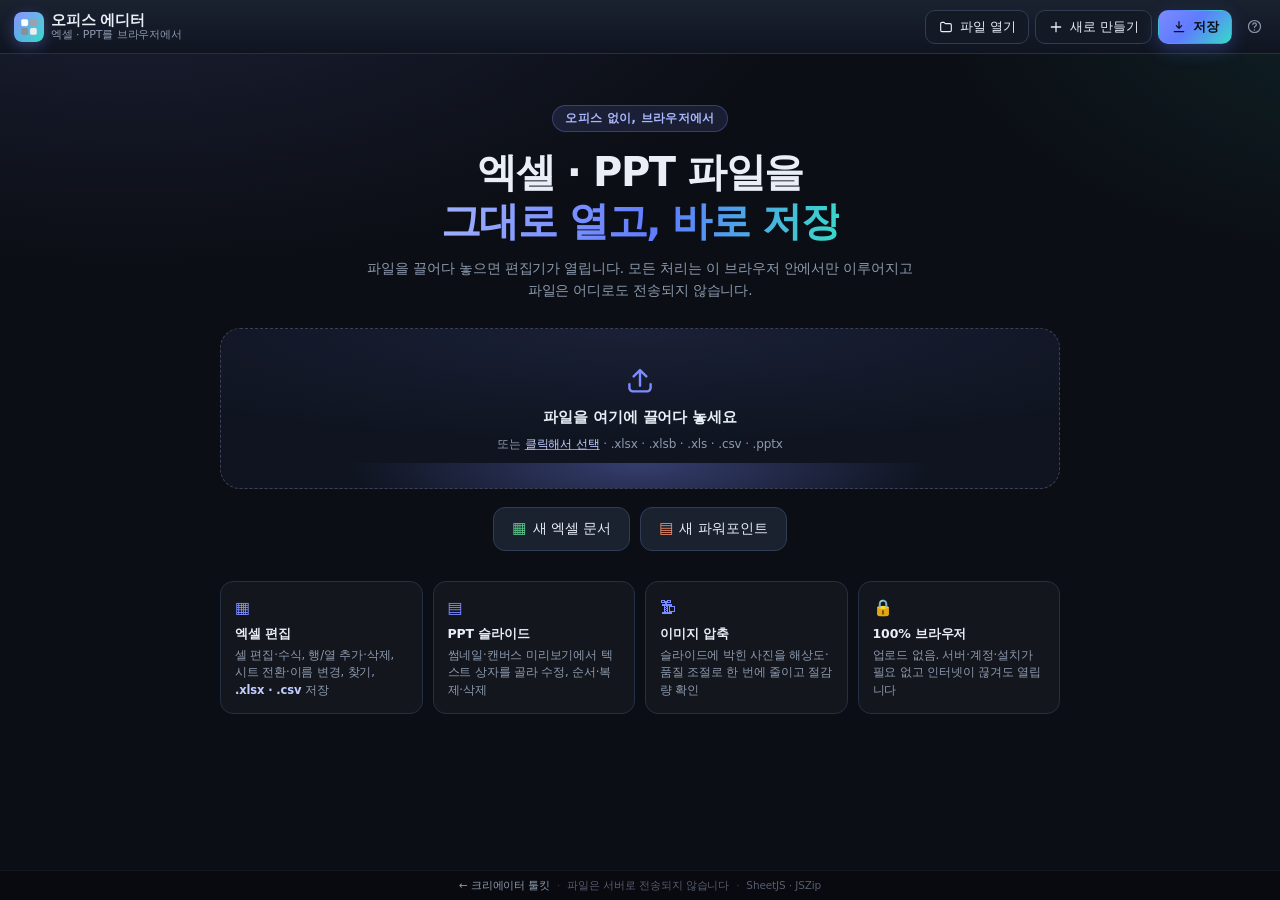
==== office.html @ be9b531c "오피스 에디터 추가 — 엑셀(xlsx·xlsb·xls·csv)·PPT(pptx) 브라우저 편집·이미지 압축 (office.html)" ====
<!DOCTYPE html>
<html lang="ko">
<head>
<meta charset="utf-8">
<meta name="viewport" content="width=device-width, initial-scale=1, viewport-fit=cover">
<title>오피스 에디터 — 엑셀 · PPT 브라우저에서 바로 | 크리에이터 툴킷</title>
<meta name="description" content="오피스 설치 없이 브라우저에서 엑셀(xlsx·xlsb·xls·csv)과 파워포인트(pptx)를 열어 편집·이미지 압축·저장. 파일은 서버로 전송되지 않습니다.">
<meta name="theme-color" content="#0b0e14">
<meta name="color-scheme" content="dark">
<link rel="icon" href="icons/icon-192.png" sizes="192x192">
<link rel="apple-touch-icon" href="icons/icon-180.png">
<link rel="stylesheet" href="css/office.css?v=1.0.0">
<script>
  window.__OE_ERRORS__ = [];
  window.addEventListener('error', function (e) {
    window.__OE_ERRORS__.push((e.message || 'error') + ' @' + (e.filename || '').split('/').pop() + ':' + (e.lineno || 0));
  });
  window.addEventListener('unhandledrejection', function (e) {
    window.__OE_ERRORS__.push('promise: ' + (e.reason && e.reason.message ? e.reason.message : String(e.reason)));
  });
</script>
</head>
<body data-mode="empty">

<header class="topbar">
  <a class="brand" href="index.html#/home" title="크리에이터 툴킷으로 돌아가기">
    <img class="brand-mark" src="icons/icon-192.png" alt="" width="30" height="30">
    <span class="brand-text"><b>오피스 에디터</b><i>엑셀 · PPT를 브라우저에서</i></span>
  </a>

  <div class="doc-chip" id="docChip" hidden>
    <span class="chip-mode" id="chipMode">엑셀</span>
    <span class="chip-name" id="chipName">문서.xlsx</span>
    <span class="chip-size" id="chipSize"></span>
    <span class="chip-dot" id="chipDot" title="저장하지 않은 변경"></span>
  </div>

  <div class="top-actions">
    <button class="btn ghost" id="btnOpen" title="파일 열기 (Ctrl+O)">
      <svg viewBox="0 0 24 24" class="i"><path d="M4 7a2 2 0 0 1 2-2h3l2 2h7a2 2 0 0 1 2 2v8a2 2 0 0 1-2 2H6a2 2 0 0 1-2-2z" fill="none" stroke="currentColor" stroke-width="1.7" stroke-linejoin="round"/></svg>
      <span class="btn-label">파일 열기</span>
    </button>
    <div class="menu-wrap">
      <button class="btn ghost" id="btnNew" aria-haspopup="true" aria-expanded="false">
        <svg viewBox="0 0 24 24" class="i"><path d="M12 5v14M5 12h14" fill="none" stroke="currentColor" stroke-width="1.9" stroke-linecap="round"/></svg>
        <span class="btn-label">새로 만들기</span>
      </button>
      <div class="menu" id="newMenu" hidden>
        <button data-new="xlsx"><span class="menu-ico">▦</span> 새 엑셀 문서 <em>.xlsx</em></button>
        <button data-new="pptx"><span class="menu-ico">▤</span> 새 파워포인트 <em>.pptx</em></button>
      </div>
    </div>
    <div class="menu-wrap">
      <button class="btn primary" id="btnSave" title="저장 (Ctrl+S)">
        <svg viewBox="0 0 24 24" class="i"><path d="M12 4v10m0 0 4-4m-4 4-4-4M5 19h14" fill="none" stroke="currentColor" stroke-width="1.9" stroke-linecap="round" stroke-linejoin="round"/></svg>
        <span class="btn-label">저장</span>
      </button>
      <div class="menu menu-right" id="saveMenu" hidden>
        <button data-save="xlsx">엑셀(.xlsx)로 저장</button>
        <button data-save="csv">CSV(.csv)로 저장 <em>현재 시트</em></button>
        <button data-save="pptx">파워포인트(.pptx)로 저장</button>
      </div>
    </div>
    <button class="icon-btn" id="btnHelp" title="사용 방법" aria-label="사용 방법">
      <svg viewBox="0 0 24 24"><circle cx="12" cy="12" r="8.5" fill="none" stroke="currentColor" stroke-width="1.7"/><path d="M9.6 9.3a2.5 2.5 0 1 1 3.4 2.3c-.7.3-1 .8-1 1.6v.3" fill="none" stroke="currentColor" stroke-width="1.7" stroke-linecap="round"/><circle cx="12" cy="16.9" r=".95" fill="currentColor"/></svg>
    </button>
  </div>
</header>

<!-- ═══ 시작 화면 ═══ -->
<main class="view landing" id="landingView">
  <div class="hero">
    <span class="hero-badge">오피스 없이, 브라우저에서</span>
    <h1>엑셀 · PPT 파일을<br><span class="accent">그대로 열고, 바로 저장</span></h1>
    <p class="hero-sub">파일을 끌어다 놓으면 편집기가 열립니다. 모든 처리는 이 브라우저 안에서만 이루어지고 파일은 어디로도 전송되지 않습니다.</p>

    <div class="dropzone" id="dropzone" tabindex="0" role="button" aria-label="파일 끌어다 놓기 또는 클릭해서 열기">
      <div class="dz-glow"></div>
      <svg class="dz-ico" viewBox="0 0 24 24" aria-hidden="true">
        <path d="M12 16V5m0 0L7.5 9.5M12 5l4.5 4.5" fill="none" stroke="currentColor" stroke-width="1.7" stroke-linecap="round" stroke-linejoin="round"/>
        <path d="M4.5 15v2.5A2.5 2.5 0 0 0 7 20h10a2.5 2.5 0 0 0 2.5-2.5V15" fill="none" stroke="currentColor" stroke-width="1.7" stroke-linecap="round"/>
      </svg>
      <strong>파일을 여기에 끌어다 놓세요</strong>
      <span>또는 <u>클릭해서 선택</u> · .xlsx · .xlsb · .xls · .csv · .pptx</span>
    </div>

    <div class="hero-actions">
      <button class="btn big" id="heroNewX"><span class="mini-ico xls">▦</span> 새 엑셀 문서</button>
      <button class="btn big" id="heroNewP"><span class="mini-ico ppt">▤</span> 새 파워포인트</button>
    </div>

    <div class="feature-grid">
      <div class="feature">
        <div class="f-ico">▦</div>
        <h3>엑셀 편집</h3>
        <p>셀 편집·수식, 행/열 추가·삭제, 시트 전환·이름 변경, 찾기, <b>.xlsx · .csv</b> 저장</p>
      </div>
      <div class="feature">
        <div class="f-ico">▤</div>
        <h3>PPT 슬라이드</h3>
        <p>썸네일·캔버스 미리보기에서 텍스트 상자를 골라 수정, 순서·복제·삭제</p>
      </div>
      <div class="feature">
        <div class="f-ico">🗜</div>
        <h3>이미지 압축</h3>
        <p>슬라이드에 박힌 사진을 해상도·품질 조절로 한 번에 줄이고 절감량 확인</p>
      </div>
      <div class="feature">
        <div class="f-ico">🔒</div>
        <h3>100% 브라우저</h3>
        <p>업로드 없음. 서버·계정·설치가 필요 없고 인터넷이 끊겨도 열립니다</p>
      </div>
    </div>
  </div>
</main>

<!-- ═══ 엑셀 모드 ═══ -->
<main class="view xls-view" id="excelView" hidden>
  <div class="toolbar">
    <div class="tb-group">
      <button class="icon-btn" id="xUndo" title="실행 취소 (Ctrl+Z)" aria-label="실행 취소" disabled>
        <svg viewBox="0 0 24 24"><path d="M9 7H5V3M5.6 7.3A8 8 0 1 1 4 12" fill="none" stroke="currentColor" stroke-width="1.8" stroke-linecap="round" stroke-linejoin="round" transform="translate(2 2) scale(.9)"/></svg>
      </button>
      <button class="icon-btn" id="xRedo" title="다시 실행 (Ctrl+Y)" aria-label="다시 실행" disabled>
        <svg viewBox="0 0 24 24"><path d="M15 7h4V3M18.4 7.3A8 8 0 1 0 20 12" fill="none" stroke="currentColor" stroke-width="1.8" stroke-linecap="round" stroke-linejoin="round" transform="translate(0 2) scale(.9)"/></svg>
      </button>
    </div>
    <div class="tb-sep"></div>
    <div class="tb-group">
      <button class="btn tiny" id="xRowAdd" title="현재 행 위에 행 추가">행 ＋</button>
      <button class="btn tiny" id="xRowDel" title="현재 행 삭제">행 －</button>
      <button class="btn tiny" id="xColAdd" title="현재 열 왼쪽에 열 추가">열 ＋</button>
      <button class="btn tiny" id="xColDel" title="현재 열 삭제">열 －</button>
    </div>
    <div class="tb-sep"></div>
    <div class="tb-group">
      <button class="btn tiny" id="xSheetAdd" title="시트 추가">시트 ＋</button>
      <button class="btn tiny" id="xSheetRename" title="현재 시트 이름 변경">이름 변경</button>
      <button class="btn tiny" id="xSheetDel" title="현재 시트 삭제">시트 －</button>
    </div>
    <div class="tb-sep"></div>
    <div class="tb-group">
      <button class="btn tiny" id="xFindToggle" title="찾기 (Ctrl+F)">
        <svg viewBox="0 0 24 24" class="i sm"><circle cx="11" cy="11" r="6" fill="none" stroke="currentColor" stroke-width="1.9"/><path d="m16 16 4 4" stroke="currentColor" stroke-width="1.9" stroke-linecap="round"/></svg>
        찾기
      </button>
    </div>
    <div class="tb-spacer"></div>
    <div class="tb-group tb-right"><span class="tb-label" id="xDim">0행 × 0열</span></div>
  </div>

  <div class="findbar" id="findbar" hidden>
    <svg viewBox="0 0 24 24" class="i sm"><circle cx="11" cy="11" r="6" fill="none" stroke="currentColor" stroke-width="1.9"/><path d="m16 16 4 4" stroke="currentColor" stroke-width="1.9" stroke-linecap="round"/></svg>
    <input id="findInput" type="search" placeholder="시트에서 찾기" autocomplete="off" spellcheck="false">
    <span class="find-count" id="findCount">0 / 0</span>
    <button class="icon-btn sm" id="findPrev" title="이전 결과" aria-label="이전 결과">
      <svg viewBox="0 0 24 24"><path d="M12 19V5m0 0-6 6m6-6 6 6" fill="none" stroke="currentColor" stroke-width="1.9" stroke-linecap="round" stroke-linejoin="round"/></svg>
    </button>
    <button class="icon-btn sm" id="findNext" title="다음 결과" aria-label="다음 결과">
      <svg viewBox="0 0 24 24"><path d="M12 5v14m0 0 6-6m-6 6-6-6" fill="none" stroke="currentColor" stroke-width="1.9" stroke-linecap="round" stroke-linejoin="round"/></svg>
    </button>
    <button class="icon-btn sm" id="findClose" title="닫기 (Esc)" aria-label="찾기 닫기">
      <svg viewBox="0 0 24 24"><path d="m6 6 12 12M18 6 6 18" fill="none" stroke="currentColor" stroke-width="1.9" stroke-linecap="round"/></svg>
    </button>
  </div>

  <div class="fxbar">
    <div class="fx-ref" id="fxRef">A1</div>
    <div class="fx-fx" title="수식 입력">fx</div>
    <input id="fxInput" class="fx-input" spellcheck="false" autocomplete="off" aria-label="선택한 셀의 값 또는 수식">
  </div>

  <div class="grid-wrap">
    <div class="grid-corner" id="gridCorner"></div>
    <div class="colhead-view" id="colheadView"><div class="colhead-track" id="colheadTrack"></div></div>
    <div class="rowhead-view" id="rowheadView"><div class="rowhead-track" id="rowheadTrack"></div></div>
    <div class="cell-view" id="cellView" tabindex="0">
      <div class="cell-inner" id="cellInner"></div>
      <input id="cellEditor" class="cell-editor" hidden autocomplete="off" spellcheck="false" aria-label="셀 값 입력">
    </div>
  </div>

  <div class="sheetbar">
    <div class="sheet-tabs" id="sheetTabs"></div>
    <button class="tab-add" id="sheetAddBtn" title="시트 추가" aria-label="시트 추가">＋</button>
    <div class="sheetbar-right">
      <span class="status-text" id="xSummary"></span>
      <span class="status-hint" id="xHint">클릭해 선택 · 더블클릭/입력으로 편집</span>
    </div>
  </div>
</main>

<!-- ═══ PPT 모드 ═══ -->
<main class="view ppt-view" id="pptView" hidden>
  <div class="toolbar">
    <div class="tb-group">
      <button class="btn tiny" id="pAdd" title="빈 슬라이드 추가 (도형은 비웁니다)">＋ 슬라이드</button>
      <button class="btn tiny" id="pDup" title="현재 슬라이드 복제">복제</button>
      <button class="btn tiny" id="pDel" title="현재 슬라이드 삭제">삭제</button>
    </div>
    <div class="tb-sep"></div>
    <div class="tb-group">
      <button class="icon-btn" id="pUp" title="슬라이드 위로 (Alt+↑)" aria-label="위로 이동">
        <svg viewBox="0 0 24 24"><path d="M12 19V5m0 0-6 6m6-6 6 6" fill="none" stroke="currentColor" stroke-width="1.9" stroke-linecap="round" stroke-linejoin="round"/></svg>
      </button>
      <button class="icon-btn" id="pDown" title="슬라이드 아래로 (Alt+↓)" aria-label="아래로 이동">
        <svg viewBox="0 0 24 24"><path d="M12 5v14m0 0 6-6m-6 6-6-6" fill="none" stroke="currentColor" stroke-width="1.9" stroke-linecap="round" stroke-linejoin="round"/></svg>
      </button>
    </div>
    <div class="tb-sep"></div>
    <div class="tb-group"><span class="tb-label" id="pPos">1 / 1</span></div>
    <div class="tb-spacer"></div>
    <div class="tb-group">
      <span class="tb-label muted" id="pSizeInfo"></span>
      <button class="btn tiny accent" id="pCompress" title="슬라이드에 들어간 이미지 용량 줄이기">
        <svg viewBox="0 0 24 24" class="i sm"><path d="M9 4V9H4M15 4v5h5M9 20v-5H4M15 20v-5h5" fill="none" stroke="currentColor" stroke-width="1.8" stroke-linecap="round" stroke-linejoin="round"/></svg>
        이미지 압축
      </button>
    </div>
  </div>

  <div class="ppt-body">
    <aside class="thumbs" id="thumbs" aria-label="슬라이드 목록"></aside>
    <div class="stage" id="stage">
      <div class="stage-scroll" id="stageScroll">
        <div class="canvas-hold" id="canvasHold">
          <div class="slide-canvas" id="slideCanvas"></div>
          <input id="inlineEditor" class="inline-editor" hidden autocomplete="off">
        </div>
      </div>
    </div>
    <aside class="inspector" id="inspector">
      <div class="insp-head" id="inspHead">텍스트</div>
      <div class="insp-body" id="inspBody"></div>
    </aside>
  </div>
</main>

<!-- 드래그 오버레이 -->
<div class="drop-overlay" id="dropOverlay" hidden>
  <div class="do-card">
    <svg viewBox="0 0 24 24" class="do-ico"><path d="M12 16V5m0 0L7.5 9.5M12 5l4.5 4.5" fill="none" stroke="currentColor" stroke-width="1.6" stroke-linecap="round" stroke-linejoin="round"/><path d="M4.5 15v2.5A2.5 2.5 0 0 0 7 20h10a2.5 2.5 0 0 0 2.5-2.5V15" fill="none" stroke="currentColor" stroke-width="1.6" stroke-linecap="round"/></svg>
    <strong>여기에 놓으면 열립니다</strong>
    <span>.xlsx · .xlsb · .xls · .csv · .pptx</span>
  </div>
</div>

<!-- 이미지 압축 모달 -->
<div class="modal" id="cmpModal" hidden>
  <div class="modal-card wide" role="dialog" aria-modal="true" aria-labelledby="cmpTitle">
    <header class="modal-head">
      <h2 id="cmpTitle">이미지 일괄 압축</h2>
      <button class="icon-btn" id="cmpClose" aria-label="닫기">
        <svg viewBox="0 0 24 24"><path d="m6 6 12 12M18 6 6 18" fill="none" stroke="currentColor" stroke-width="1.9" stroke-linecap="round"/></svg>
      </button>
    </header>
    <div class="modal-body">
      <div class="cmp-controls">
        <label class="field">
          <span>최대 해상도</span>
          <select id="cmpMax">
            <option value="0">원본 유지</option>
            <option value="1920">1920px (FHD)</option>
            <option value="1600">1600px</option>
            <option value="1280" selected>1280px (HD)</option>
            <option value="1024">1024px</option>
            <option value="800">800px</option>
          </select>
        </label>
        <label class="field">
          <span>JPEG 품질 <b id="cmpQLabel">75%</b></span>
          <input type="range" id="cmpQuality" min="50" max="90" step="5" value="75">
        </label>
        <div class="field cmp-total">
          <span>예상 절감</span>
          <strong id="cmpTotal">계산 중…</strong>
        </div>
      </div>
      <p class="cmp-note">투명한 PNG는 투명도를 지켜 PNG로, 나머지는 JPEG로 다시 저장합니다. 필요 없는 이미지는 체크를 풀어 제외할 수 있습니다.</p>
      <div class="cmp-list" id="cmpList"></div>
    </div>
    <footer class="modal-foot">
      <span class="cmp-foot-info" id="cmpFootInfo"></span>
      <button class="btn ghost" id="cmpCancel">취소</button>
      <button class="btn primary" id="cmpApply" disabled>압축 적용</button>
    </footer>
  </div>
</div>

<!-- 도움말 모달 -->
<div class="modal" id="helpModal" hidden>
  <div class="modal-card" role="dialog" aria-modal="true" aria-labelledby="helpTitle">
    <header class="modal-head">
      <h2 id="helpTitle">사용 방법</h2>
      <button class="icon-btn" id="helpClose" aria-label="닫기">
        <svg viewBox="0 0 24 24"><path d="m6 6 12 12M18 6 6 18" fill="none" stroke="currentColor" stroke-width="1.9" stroke-linecap="round"/></svg>
      </button>
    </header>
    <div class="modal-body help-body">
      <h3>여는 형식</h3>
      <p><code>.xlsx</code> <code>.xlsb</code> <code>.xls</code> <code>.csv</code> → 엑셀 모드 · <code>.pptx</code> → 파워포인트 모드. 파일을 창에 끌어다 놓거나 <b>파일 열기</b>를 누르세요.</p>
      <h3>엑셀</h3>
      <ul>
        <li>셀 클릭 → 선택, 더블클릭 · <kbd>F2</kbd> · 그냥 타이핑 → 바로 편집, <kbd>Enter</kbd> 확정 / <kbd>Esc</kbd> 취소</li>
        <li><kbd>=</kbd>로 시작하면 수식입니다. 계산 결과는 엑셀에서 열 때 반영됩니다.</li>
        <li>행/열 추가·삭제, 시트 추가·이름 변경, <kbd>Ctrl</kbd>+<kbd>F</kbd> 찾기, <kbd>Ctrl</kbd>+<kbd>Z</kbd> 되돌리기</li>
        <li>저장은 <b>.xlsx</b> 또는 현재 시트를 <b>.csv</b>로. <code>.xlsb</code>로 열었어도 <code>.xlsx</code>로 저장됩니다.</li>
      </ul>
      <h3>파워포인트</h3>
      <ul>
        <li>왼쪽 썸네일로 슬라이드 이동, 위/아래 버튼으로 순서 변경, 복제·삭제</li>
        <li>캔버스에서 텍스트를 클릭하면 오른쪽에 문단별 편집창이 열립니다. 더블클릭하면 그 자리에서 바로 고칠 수 있습니다.</li>
        <li>글꼴·크기·색 등 서식은 원본 그대로 두고 글자만 바꿉니다.</li>
        <li><b>이미지 압축</b>: 최대 해상도와 JPEG 품질을 고르면 절감 예상량을 먼저 보여주고, 적용하면 파일에 반영됩니다.</li>
      </ul>
      <h3>안전</h3>
      <p>모든 처리는 이 브라우저 안에서 이뤄집니다. 파일이 서버로 올라가지 않고, 계정 로그인도 필요 없습니다.</p>
    </div>
  </div>
</div>

<!-- 확인 대화상자 -->
<div class="modal" id="confirmModal" hidden>
  <div class="modal-card small" role="dialog" aria-modal="true">
    <header class="modal-head"><h2 id="confirmTitle">확인</h2></header>
    <div class="modal-body"><p id="confirmMsg"></p></div>
    <footer class="modal-foot">
      <button class="btn ghost" id="confirmNo">취소</button>
      <button class="btn primary" id="confirmYes">확인</button>
    </footer>
  </div>
</div>

<div class="toast" id="toast" hidden></div>

<footer class="appfoot">
  <a href="index.html#/home">← 크리에이터 툴킷</a>
  <span class="foot-dot">·</span>
  <span>파일은 서버로 전송되지 않습니다</span>
  <span class="foot-dot">·</span>
  <span>SheetJS · JSZip</span>
</footer>

<input type="file" id="fileInput" accept=".xlsx,.xlsb,.xls,.csv,.txt,.pptx" hidden>

<script src="lib/xlsx.full.min.js"></script>
<script src="lib/jszip.min.js"></script>
<script src="js/office/excel.js"></script>
<script src="js/office/pptx.js"></script>
<script src="js/office/app.js"></script>
</body>
</html>
---- css/office.css ----
/* 오피스 에디터 — 크리에이터 툴킷 다크 UI */

:root{
  /* 크리에이터 툴킷 팔레트 */
  --bg:#0b0e14;
  --bg-2:#0f1420;
  --panel:#141a25;
  --panel-2:#1a2230;
  --panel-3:#222b3b;
  --line:#243044;
  --line-2:#2f3d55;
  --text:#e9eef7;
  --muted:#8d9aae;
  --muted-2:#65718a;
  --accent:#7c8bff;
  --accent-2:#38d9c9;
  --accent-ink:#0b0e14;
  --accent-soft:rgba(124,139,255,.13);
  --grad:linear-gradient(135deg,#7c8bff 0%,#5f7bff 45%,#38d9c9 100%);
  --danger:#ff6b81;
  --danger-soft:rgba(255,107,129,.13);
  --ok:#34d399;
  --warn:#ffb454;
  --radius:14px;
  --top-h:54px;
  --toolbar-h:46px;
  --sheetbar-h:40px;
  --foot-h:30px;
  --font:-apple-system,BlinkMacSystemFont,"Apple SD Gothic Neo","Pretendard","Noto Sans KR",system-ui,"Segoe UI",Roboto,sans-serif;
}

*{box-sizing:border-box;-webkit-tap-highlight-color:transparent;}
[hidden]{display:none!important;}
html,body{height:100%;}
body{
  margin:0;color:var(--text);font-family:var(--font);
  background:
    radial-gradient(1200px 600px at 10% -10%, rgba(124,139,255,.16), transparent 60%),
    radial-gradient(900px 500px at 110% 0%, rgba(56,217,201,.10), transparent 55%),
    var(--bg);
  font-size:13px;line-height:1.45;letter-spacing:-.01em;
  display:flex;flex-direction:column;min-height:100dvh;min-height:100vh;
  overflow:hidden;overscroll-behavior:none;
}
button,input,select,textarea{font-family:inherit;font-size:inherit;color:inherit;}
button{background:none;border:0;padding:0;cursor:pointer;color:inherit;}
input,select,textarea{outline:none;}
h1,h2,h3{margin:0;}
kbd{
  display:inline-block;padding:0 5px;border:1px solid var(--line-2);border-bottom-width:2px;
  border-radius:5px;background:#1c2434;font-family:ui-monospace,Menlo,monospace;font-size:11px;line-height:16px;
}
code{background:#1a2230;border:1px solid var(--line);border-radius:5px;padding:1px 5px;font-size:11.5px;}

/* ── 상단 바 ─────────────────────────────────────────── */
.topbar{
  flex:0 0 auto;height:var(--top-h);display:flex;align-items:center;gap:10px;
  padding:0 10px 0 14px;background:linear-gradient(180deg,#1a2230,#0f1420);
  border-bottom:1px solid var(--line);position:relative;z-index:60;
}
.brand{display:flex;align-items:center;gap:7px;flex:0 0 auto;}
.brand .logo{width:21px;height:21px;color:var(--accent);}
.brand-name{font-weight:700;font-size:13.5px;letter-spacing:-.02em;white-space:nowrap;}

.doc-chip{
  display:flex;align-items:center;gap:7px;min-width:0;max-width:44vw;
  height:28px;padding:0 10px;border:1px solid var(--line);border-radius:999px;background:#0f1420;
}
.chip-mode{
  flex:0 0 auto;font-size:10.5px;font-weight:700;letter-spacing:.02em;color:#aab8ff;
  background:var(--accent-soft);border:1px solid rgba(124,139,255,.28);border-radius:6px;padding:1px 6px;
}
.chip-name{font-size:12px;white-space:nowrap;overflow:hidden;text-overflow:ellipsis;color:#dfe3ee;}
.chip-size{font-size:11px;color:var(--muted-2);white-space:nowrap;}
.chip-dot{width:6px;height:6px;border-radius:50%;background:var(--warn);display:none;flex:0 0 auto;}
body.dirty .chip-dot{display:block;}

.top-actions{display:flex;align-items:center;gap:6px;margin-left:auto;}
.btn{
  display:inline-flex;align-items:center;justify-content:center;gap:6px;height:34px;padding:0 12px;
  border:1px solid var(--line-2);border-radius:10px;background:#1a2230;color:var(--text);
  font-weight:500;transition:.15s;white-space:nowrap;user-select:none;
}
.btn:hover{background:#202b3d;border-color:#3d4457;}
.btn:active{transform:translateY(1px);}
.btn .i{width:16px;height:16px;flex:0 0 auto;}
.btn .i.sm{width:14px;height:14px;}
.btn.primary{background:var(--grad);color:#0b0e14;border-color:transparent;font-weight:700;box-shadow:0 6px 18px rgba(95,123,255,.28);}
.btn.primary:hover{filter:brightness(1.07);}
.btn.ghost{background:#141a25;}
.btn.danger{color:#ff9fb0;border-color:#4a2833;background:#251a20;}
.btn.danger:hover{background:#312128;border-color:#6b3543;}
.btn.tiny{height:28px;padding:0 9px;font-size:12px;border-radius:8px;}
.btn.accent{color:#c8d4ff;border-color:rgba(124,139,255,.45);background:rgba(124,139,255,.12);}
.btn.accent:hover{background:rgba(124,139,255,.2);}
.btn.big{height:44px;padding:0 18px;font-size:13.5px;border-radius:12px;background:#1a2230;}
.btn.big:hover{background:#272c38;}
.btn[disabled],.btn:disabled{opacity:.42;cursor:default;transform:none;}
.btn-label{display:inline;}
.mini-ico{font-size:15px;line-height:1;}
.mini-ico.xls{color:#5ec98d;}
.mini-ico.ppt{color:#f08d6b;}

.icon-btn{
  width:32px;height:32px;display:grid;place-items:center;border:1px solid transparent;border-radius:9px;
  color:var(--muted);transition:.15s;flex:0 0 auto;
}
.icon-btn:hover:not(:disabled){background:#1e2838;color:var(--text);}
.icon-btn:disabled{opacity:.3;cursor:default;}
.icon-btn svg{width:17px;height:17px;}
.icon-btn.sm{width:26px;height:26px;}
.icon-btn.sm svg{width:15px;height:15px;}

.menu-wrap{position:relative;}
.menu{
  position:absolute;top:calc(100% + 6px);left:0;min-width:216px;padding:5px;z-index:70;
  background:#161d2a;border:1px solid var(--line-2);border-radius:11px;
  box-shadow:0 16px 40px rgba(0,0,0,.55);
}
.menu.menu-right{left:auto;right:0;}
.menu button{
  display:flex;align-items:center;gap:8px;width:100%;padding:8px 10px;border-radius:7px;
  font-size:12.5px;text-align:left;color:#dfe3ee;
}
.menu button:hover{background:#252a36;}
.menu em{margin-left:auto;font-style:normal;font-size:11px;color:var(--muted-2);}
.menu-ico{width:16px;text-align:center;color:var(--accent);}

/* ── 공통 뷰 ─────────────────────────────────────────── */
.view{flex:1 1 auto;min-height:0;display:flex;}
.landing{overflow:auto;justify-content:center;}
.hero{width:min(880px,100%);padding:clamp(20px,4vw,52px) 20px 40px;margin:0 auto;text-align:center;}
.hero-badge{
  display:inline-block;font-size:11.5px;font-weight:700;letter-spacing:.03em;color:#aab8ff;
  border:1px solid rgba(124,139,255,.3);background:var(--accent-soft);border-radius:999px;padding:4px 12px;
}
.hero h1{font-size:clamp(24px,4.4vw,40px);line-height:1.24;letter-spacing:-.035em;margin:16px 0 10px;font-weight:900;}
.hero h1 .accent{
  background:linear-gradient(100deg,#9fb0ff,#5f7bff 55%,#38d9c9);
  -webkit-background-clip:text;background-clip:text;color:transparent;
}
.hero-sub{color:var(--muted);font-size:13.5px;max-width:560px;margin:0 auto 26px;line-height:1.65;}

.dropzone{
  position:relative;display:flex;flex-direction:column;align-items:center;justify-content:center;gap:8px;
  padding:34px 20px;border-radius:20px;cursor:pointer;overflow:hidden;
  border:1.5px dashed #3b4152;background:radial-gradient(120% 120% at 50% 0%,rgba(124,139,255,.1),transparent 60%),#0f1420;
  transition:.18s;
}
.dropzone:hover,.dropzone:focus-visible{border-color:#5f74e8;background:radial-gradient(120% 120% at 50% 0%,rgba(124,139,255,.18),transparent 62%),#1a2230;}
.dropzone .dz-ico{width:34px;height:34px;color:var(--accent);margin-bottom:2px;}
.dropzone strong{font-size:15px;font-weight:700;}
.dropzone span{font-size:12px;color:var(--muted);}
.dropzone u{text-decoration-color:var(--accent);color:#c3d0ff;}
.dz-glow{position:absolute;inset:auto 0 -60% 0;height:120px;background:radial-gradient(50% 100% at 50% 0%,rgba(124,139,255,.35),transparent 70%);pointer-events:none;}

.hero-actions{display:flex;gap:10px;justify-content:center;margin:18px 0 30px;flex-wrap:wrap;}
.feature-grid{display:grid;grid-template-columns:repeat(4,1fr);gap:10px;text-align:left;}
.feature{padding:14px;border:1px solid var(--line);border-radius:13px;background:#13161d;}
.feature .f-ico{font-size:16px;color:var(--accent);margin-bottom:6px;}
.feature h3{font-size:12.5px;font-weight:700;margin-bottom:4px;}
.feature p{font-size:11.5px;color:var(--muted);line-height:1.5;margin:0;}
.feature p b{color:#c3cdff;font-weight:700;}

/* ── 툴바 ─────────────────────────────────────────────── */
.toolbar{
  flex:0 0 auto;height:var(--toolbar-h);display:flex;align-items:center;gap:6px;
  padding:0 10px;background:var(--panel);border-bottom:1px solid var(--line);
}
.tb-group{display:flex;align-items:center;gap:4px;}
.tb-spacer{flex:1 1 auto;}
.tb-sep{width:1px;height:20px;background:var(--line-2);margin:0 4px;flex:0 0 auto;}
.tb-label{font-size:11.5px;color:var(--muted);white-space:nowrap;}
.tb-label.muted{color:var(--muted-2);}

/* ── 엑셀 뷰 ─────────────────────────────────────────── */
.xls-view{flex-direction:column;background:var(--bg);}
.findbar{
  flex:0 0 auto;display:flex;align-items:center;gap:6px;padding:5px 10px;
  background:#161d2a;border-bottom:1px solid var(--line);
}
.findbar .i.sm{width:14px;height:14px;color:var(--muted);flex:0 0 auto;}
.findbar input{
  flex:1 1 auto;height:28px;padding:0 9px;border:1px solid var(--line-2);border-radius:7px;background:#0f1420;font-size:12.5px;
}
.findbar input:focus{border-color:#5f74e8;}
.find-count{font-size:11.5px;color:var(--muted);min-width:58px;text-align:right;font-variant-numeric:tabular-nums;}

.fxbar{
  flex:0 0 auto;display:flex;align-items:center;height:34px;background:#0f1420;border-bottom:1px solid var(--line);
}
.fx-ref{
  flex:0 0 74px;height:100%;display:grid;place-items:center;border-right:1px solid var(--line);
  font-size:12px;font-weight:700;color:#c3cdff;font-variant-numeric:tabular-nums;
}
.fx-fx{
  flex:0 0 32px;height:100%;display:grid;place-items:center;border-right:1px solid var(--line);
  font-family:Georgia,serif;font-style:italic;font-size:12.5px;color:var(--muted);
}
.fx-input{
  flex:1 1 auto;height:100%;padding:0 10px;background:transparent;border:0;font-size:12.5px;
  font-family:ui-monospace,'Malgun Gothic',var(--font);
}
.fx-input:focus{background:#141b28;}

.grid-wrap{
  flex:1 1 auto;min-height:0;display:grid;
  grid-template-columns:52px 1fr;grid-template-rows:26px 1fr;
  background:#0b0e14;
}
.grid-corner{background:#131a26;border-right:1px solid var(--line);border-bottom:1px solid var(--line);}
.colhead-view{overflow:hidden;background:#131a26;border-bottom:1px solid var(--line);position:relative;}
.rowhead-view{overflow:hidden;background:#131a26;border-right:1px solid var(--line);position:relative;}
.colhead-track,.rowhead-track{position:absolute;top:0;left:0;will-change:transform;}
.ch{
  position:absolute;top:0;height:26px;display:flex;align-items:center;justify-content:center;
  font-size:11px;color:var(--muted);border-right:1px solid #222731;user-select:none;
}
.ch.active{color:#fff;background:#1c2440;}
.rh{
  position:absolute;left:0;width:52px;display:flex;align-items:center;justify-content:center;
  font-size:11px;color:var(--muted);border-bottom:1px solid #1b2029;user-select:none;
}
.rh.active{color:#fff;background:#1c2440;}
.rh.sel{background:#1e2130;color:#cfd5e4;}

.cell-view{overflow:auto;position:relative;outline:none;background:#fff;}
.cell-inner{position:relative;background:#fff;}
.cell{
  position:absolute;display:flex;align-items:center;padding:0 5px;overflow:hidden;
  font-size:12px;line-height:1.2;color:#1a1c22;white-space:nowrap;cursor:cell;
  border-right:1px solid #e8e8ec;border-bottom:1px solid #e8e8ec;background:#fff;
}
.cell.n{justify-content:flex-end;}
.cell.c{justify-content:center;}
.cell.hd{font-weight:700;background:#f3f4f8;}
.cell.sel{background:#eef0ff;}
.cell.active{outline:2px solid #5f7bff;outline-offset:-2px;z-index:5;background:#e9e6ff;}
.cell.hit{background:#fff3c4;}
.cell.hit-cur{background:#ffe27a;outline:2px solid #e0a800;outline-offset:-2px;z-index:4;}
.cell .fx{color:#7a5bd6;font-style:italic;}
.cell.editing{visibility:hidden;}

.cell-editor{
  position:absolute;z-index:12;border:2px solid #5f7bff;border-radius:2px;background:#fff;color:#111;
  padding:0 4px;font-size:12px;line-height:1;font-family:var(--font);box-shadow:0 8px 24px rgba(0,0,0,.35);
}

.sheetbar{
  flex:0 0 auto;height:var(--sheetbar-h);display:flex;align-items:stretch;gap:2px;
  padding:0 8px;background:var(--panel);border-top:1px solid var(--line);overflow:hidden;
}
.sheet-tabs{display:flex;align-items:stretch;gap:2px;overflow-x:auto;scrollbar-width:none;min-width:0;}
.sheet-tabs::-webkit-scrollbar{display:none;}
.tab{
  display:flex;align-items:center;gap:5px;padding:0 12px;border-radius:8px 8px 0 0;margin-top:5px;
  font-size:12px;color:var(--muted);white-space:nowrap;position:relative;
}
.tab:hover{color:var(--text);background:#1a2230;}
.tab.active{color:#fff;background:#222c40;box-shadow:inset 0 -2px 0 var(--accent);}
.tab input{
  width:88px;height:20px;background:#0f1420;border:1px solid #5f74e8;border-radius:5px;
  font-size:12px;padding:0 4px;
}
.tab-add{flex:0 0 auto;width:30px;color:var(--muted);font-size:15px;border-radius:8px;margin:5px 0;}
.tab-add:hover{background:#222c40;color:var(--text);}
.sheetbar-right{display:flex;align-items:center;gap:10px;margin-left:auto;padding-left:10px;min-width:0;}
.status-text{font-size:11px;color:var(--muted);white-space:nowrap;overflow:hidden;text-overflow:ellipsis;font-variant-numeric:tabular-nums;}
.status-hint{font-size:11px;color:var(--muted-2);white-space:nowrap;}

/* ── PPT 뷰 ─────────────────────────────────────────── */
.ppt-view{flex-direction:column;background:var(--bg);}
.ppt-body{flex:1 1 auto;min-height:0;display:flex;}
.thumbs{
  flex:0 0 168px;overflow-y:auto;padding:10px 8px 40px;background:var(--bg-2);border-right:1px solid var(--line);
  display:flex;flex-direction:column;gap:8px;scrollbar-width:thin;
}
.thumb{
  position:relative;flex:0 0 auto;display:flex;gap:6px;align-items:flex-start;padding:5px;border-radius:9px;
  border:1px solid transparent;transition:.12s;
}
.thumb:hover{background:#161d2a;}
.thumb.active{background:#1a2242;border-color:#4655a8;}
.thumb-no{font-size:10.5px;color:var(--muted);width:14px;text-align:right;padding-top:2px;flex:0 0 auto;}
.thumb-box{
  flex:1 1 auto;position:relative;border-radius:4px;overflow:hidden;background:#fff;
  box-shadow:0 2px 8px rgba(0,0,0,.45);
}
.thumb-box .slide-canvas{pointer-events:none;}

.stage{
  flex:1 1 auto;min-width:0;display:flex;flex-direction:column;align-items:center;justify-content:center;
  padding:18px;background:
    radial-gradient(80% 60% at 50% 0%,rgba(124,139,255,.06),transparent 70%),
    repeating-linear-gradient(45deg,#0b0e14 0 12px,#0a0d12 12px 24px);
  overflow:auto;
}
.stage-scroll{display:flex;align-items:center;justify-content:center;min-width:0;max-width:100%;}
.canvas-hold{position:relative;}
.slide-canvas{
  position:relative;background:#fff;overflow:hidden;border-radius:3px;
  box-shadow:0 18px 50px rgba(0,0,0,.6),0 0 0 1px rgba(255,255,255,.06);
}
.slide-canvas .shape{position:absolute;overflow:hidden;cursor:pointer;}
.slide-canvas .shape.text{display:flex;flex-direction:column;}
.slide-canvas .shape.text > .para{width:100%;}
.slide-canvas .shape.selected{outline:2px solid #5f7bff;outline-offset:1px;}
.slide-canvas .shape.selected::after{
  content:'';position:absolute;inset:0;pointer-events:none;box-shadow:inset 0 0 0 1px rgba(95,123,255,.35);
}
.slide-canvas .shape:hover{outline:1.5px solid rgba(95,123,255,.55);outline-offset:1px;}
.slide-canvas img{width:100%;height:100%;object-fit:contain;display:block;pointer-events:none;}
.slide-canvas table{border-collapse:collapse;width:100%;height:100%;table-layout:fixed;}
.slide-canvas td{border:1px solid rgba(0,0,0,.25);padding:2px 4px;vertical-align:middle;overflow:hidden;}

.inline-editor{
  position:absolute;z-index:30;border:2px solid #5f7bff;border-radius:2px;background:#fff;color:#111;
  padding:0 3px;line-height:1.2;font-family:var(--font);resize:none;overflow:hidden;
  box-shadow:0 10px 30px rgba(0,0,0,.4);
}

.inspector{
  flex:0 0 288px;display:flex;flex-direction:column;background:var(--bg-2);border-left:1px solid var(--line);min-height:0;
}
.insp-head{
  flex:0 0 auto;height:38px;display:flex;align-items:center;padding:0 14px;font-size:12px;font-weight:700;
  border-bottom:1px solid var(--line);color:#dfe3ee;
}
.insp-body{flex:1 1 auto;overflow-y:auto;padding:12px 12px 30px;}
.insp-sub{font-size:11.5px;color:var(--muted-2);margin-bottom:10px;line-height:1.5;}
.insp-hint{font-size:11.5px;color:var(--muted);line-height:1.6;background:#0f1420;border:1px solid var(--line);border-radius:9px;padding:10px;}
.insp-hint b{color:#c3cdff;}
.tb-list{display:flex;flex-direction:column;gap:5px;}
.tb-item{
  display:flex;flex-direction:column;gap:2px;padding:8px 10px;border-radius:9px;border:1px solid var(--line);
  background:#0f1420;text-align:left;
}
.tb-item:hover{background:#161d2a;border-color:var(--line-2);}
.tb-item.active{border-color:#4a5ac0;background:#1a2242;}
.tb-item .tb-name{font-size:11px;color:var(--muted-2);}
.tb-item .tb-prev{font-size:12px;color:#e3e7f1;white-space:nowrap;overflow:hidden;text-overflow:ellipsis;}
.para-list{display:flex;flex-direction:column;gap:8px;}
.para-block{display:flex;flex-direction:column;gap:4px;}
.para-block > span{font-size:10.5px;color:var(--muted-2);letter-spacing:.02em;}
.para-block textarea{
  width:100%;min-height:44px;max-height:220px;padding:7px 8px;border:1px solid var(--line-2);border-radius:8px;
  background:#0f1420;font-size:12.5px;line-height:1.45;resize:vertical;
}
.para-block textarea:focus{border-color:#5f74e8;background:#131a26;}
.selected-head{
  display:flex;align-items:center;gap:6px;padding:8px 10px;border-radius:9px;background:#1a2242;
  border:1px solid #3a4a92;margin-bottom:10px;font-size:12px;
}
.selected-head .kind{font-size:10.5px;color:#c0ccff;background:rgba(124,139,255,.16);border-radius:5px;padding:1px 6px;}
.selected-head .name{flex:1 1 auto;white-space:nowrap;overflow:hidden;text-overflow:ellipsis;}
.selected-head .x{color:var(--muted);}

/* ── 드래그 오버레이 ─────────────────────────────────── */
.drop-overlay{
  position:fixed;inset:0;z-index:200;display:grid;place-items:center;background:rgba(9,10,14,.86);
  backdrop-filter:blur(6px);
}
.do-card{
  display:flex;flex-direction:column;align-items:center;gap:6px;padding:44px 64px;border-radius:22px;
  border:2px dashed #5f74e8;background:rgba(30,26,54,.55);
}
.do-card .do-ico{width:36px;height:36px;color:var(--accent);}
.do-card strong{font-size:16px;}
.do-card span{font-size:12px;color:var(--muted);}

/* ── 모달 ─────────────────────────────────────────────── */
.modal{
  position:fixed;inset:0;z-index:300;display:grid;place-items:center;padding:20px;
  background:rgba(8,9,13,.72);backdrop-filter:blur(4px);
}
.modal-card{
  width:min(560px,100%);max-height:calc(100dvh - 40px);display:flex;flex-direction:column;
  background:#171a22;border:1px solid var(--line-2);border-radius:16px;
  box-shadow:0 30px 80px rgba(0,0,0,.65);animation:pop .16s ease-out;
}
.modal-card.wide{width:min(760px,100%);}
.modal-card.small{width:min(420px,100%);}
@keyframes pop{from{transform:scale(.97) translateY(6px);opacity:.6;}to{transform:none;opacity:1;}}
.modal-head{display:flex;align-items:center;gap:10px;padding:14px 14px 12px 18px;border-bottom:1px solid var(--line);}
.modal-head h2{font-size:14px;font-weight:700;flex:1 1 auto;}
.modal-body{padding:16px 18px;overflow-y:auto;font-size:12.5px;color:#d5dae7;line-height:1.6;}
.modal-foot{display:flex;align-items:center;gap:8px;padding:12px 16px 14px;border-top:1px solid var(--line);}
.modal-foot .cmp-foot-info{margin-right:auto;font-size:11.5px;color:var(--muted);}
.help-body h3{font-size:12.5px;margin:14px 0 6px;color:#c3cdff;}
.help-body h3:first-child{margin-top:0;}
.help-body p{margin:0 0 6px;color:var(--muted);}
.help-body ul{margin:0 0 6px;padding-left:18px;color:var(--muted);}
.help-body li{margin-bottom:4px;}
.help-body b{color:#e6eaf5;}

.cmp-controls{display:flex;gap:14px;flex-wrap:wrap;align-items:flex-end;margin-bottom:10px;}
.field{display:flex;flex-direction:column;gap:5px;font-size:11.5px;color:var(--muted);}
.field > span{white-space:nowrap;}
.field b{color:#c3cdff;}
.field select,.field input[type=range]{
  height:30px;border:1px solid var(--line-2);border-radius:8px;background:#0f1420;color:var(--text);padding:0 8px;font-size:12px;
}
.field input[type=range]{padding:0;height:22px;accent-color:#5f7bff;background:transparent;border:0;width:132px;}
.cmp-total strong{font-size:16px;color:#4fe0b0;font-variant-numeric:tabular-nums;}
.cmp-note{font-size:11.5px;color:var(--muted-2);margin:6px 0 12px;line-height:1.6;}
.cmp-list{display:flex;flex-direction:column;gap:4px;max-height:320px;overflow-y:auto;}
.cmp-row{
  display:grid;grid-template-columns:22px 1fr 74px 96px 54px;align-items:center;gap:8px;
  padding:7px 8px;border-radius:8px;background:#0f1420;border:1px solid var(--line);font-size:11.5px;
}
.cmp-row.head{background:transparent;border:0;color:var(--muted-2);font-size:10.5px;padding-top:0;padding-bottom:0;}
.cmp-row .nm{white-space:nowrap;overflow:hidden;text-overflow:ellipsis;color:#dfe3ee;}
.cmp-row .nm small{color:var(--muted-2);margin-left:4px;font-size:10.5px;}
.cmp-row .sz{text-align:right;font-variant-numeric:tabular-nums;color:var(--muted);}
.cmp-row .mv{text-align:right;font-variant-numeric:tabular-nums;}
.cmp-row .mv.good{color:#4fe0b0;}
.cmp-row .mv.flat{color:var(--muted-2);}
.cmp-row input[type=checkbox]{accent-color:#5f7bff;width:15px;height:15px;}
.cmp-row .arrow{color:var(--muted-2);text-align:center;}

/* ── 토스트 ───────────────────────────────────────────── */
.toast{
  position:fixed;left:50%;bottom:42px;transform:translateX(-50%);z-index:400;
  padding:10px 16px;border-radius:11px;background:#1c2434;border:1px solid var(--line-2);
  font-size:12.5px;box-shadow:0 16px 40px rgba(0,0,0,.5);animation:toastIn .18s ease-out;
  max-width:min(88vw,520px);text-align:center;
}
.toast.err{border-color:#5c2a35;background:#2a1a20;color:#ffc3ce;}
.toast.ok{border-color:#2b5c45;background:#16241e;color:#b6f2d6;}
@keyframes toastIn{from{opacity:0;transform:translate(-50%,8px);}to{opacity:1;transform:translate(-50%,0);}}

/* ── 하단 ─────────────────────────────────────────────── */
.appfoot{
  flex:0 0 auto;height:var(--foot-h);display:flex;align-items:center;justify-content:center;gap:7px;
  font-size:10.5px;color:#555d6e;background:#080a0f;border-top:1px solid #121821;
}
.foot-dot{color:#333a49;}

/* ── 로딩 ─────────────────────────────────────────────── */
.busy{position:relative;pointer-events:none;}
.busy::after{
  content:'';position:absolute;inset:0;background:rgba(13,14,18,.55);border-radius:inherit;
}
.spinner{
  width:14px;height:14px;border:2px solid rgba(255,255,255,.25);border-top-color:#fff;border-radius:50%;
  animation:spin .7s linear infinite;display:inline-block;vertical-align:-2px;
}
@keyframes spin{to{transform:rotate(360deg);}}

/* ── 반응형 ───────────────────────────────────────────── */
@media (max-width:1080px){
  .inspector{flex-basis:250px;}
  .thumbs{flex-basis:142px;}
  .feature-grid{grid-template-columns:repeat(2,1fr);}
}
@media (max-width:820px){
  .brand-name{display:none;}
  .btn-label{display:none;}
  .top-actions .btn{padding:0 10px;}
  .doc-chip{max-width:none;flex:1 1 auto;}
  .chip-size{display:none;}
  .status-hint{display:none;}
  .ppt-body{flex-direction:column-reverse;}
  .thumbs{
    flex:0 0 auto;flex-direction:row;overflow-x:auto;overflow-y:hidden;height:104px;
    border-right:0;border-top:1px solid var(--line);padding:8px;
  }
  .thumb{width:132px;flex:0 0 auto;}
  .inspector{flex:0 0 auto;max-height:38vh;border-left:0;border-bottom:1px solid var(--line);}
  .stage{padding:10px;}
  .hero h1{letter-spacing:-.03em;}
}
@media (max-width:560px){
  .tb-label{display:none;}
  .feature-grid{grid-template-columns:1fr;}
  .hero-actions{flex-direction:column;}
  .hero-actions .btn{width:100%;}
}

/* ── 툴킷 연동 보정 ─────────────────────────────────── */
.brand{color:inherit;text-decoration:none;cursor:pointer;}
.brand-mark{width:30px;height:30px;border-radius:8px;box-shadow:0 4px 14px rgba(124,139,255,.32);flex:0 0 auto;}
.brand-text{display:flex;flex-direction:column;line-height:1.16;min-width:0;}
.brand-text b{font-size:14.5px;letter-spacing:-.2px;white-space:nowrap;}
.brand-text i{font-style:normal;font-size:11px;color:var(--muted);white-space:nowrap;overflow:hidden;text-overflow:ellipsis;max-width:40vw;}
.appfoot a{color:var(--muted);text-decoration:none;}
.appfoot a:hover{color:var(--text);}
.thumb-box .slide-canvas{pointer-events:none;}
.slide-canvas:focus{outline:none;}
.field input[type=range]{-webkit-appearance:none;appearance:none;height:22px;background:transparent;}
.field input[type=range]::-webkit-slider-runnable-track{height:5px;border-radius:99px;background:linear-gradient(90deg,rgba(124,139,255,.9) var(--p,60%),#2a3446 var(--p,60%));}
.field input[type=range]::-webkit-slider-thumb{-webkit-appearance:none;width:17px;height:17px;border-radius:50%;background:#fff;border:3px solid var(--accent);margin-top:-6px;}
.field input[type=range]::-moz-range-thumb{width:14px;height:14px;border:3px solid var(--accent);border-radius:50%;background:#fff;}
.btn.primary:disabled{background:#2a3446;color:var(--muted);box-shadow:none;}
@media (max-width:560px){
  .brand-text b{font-size:13px;}
}
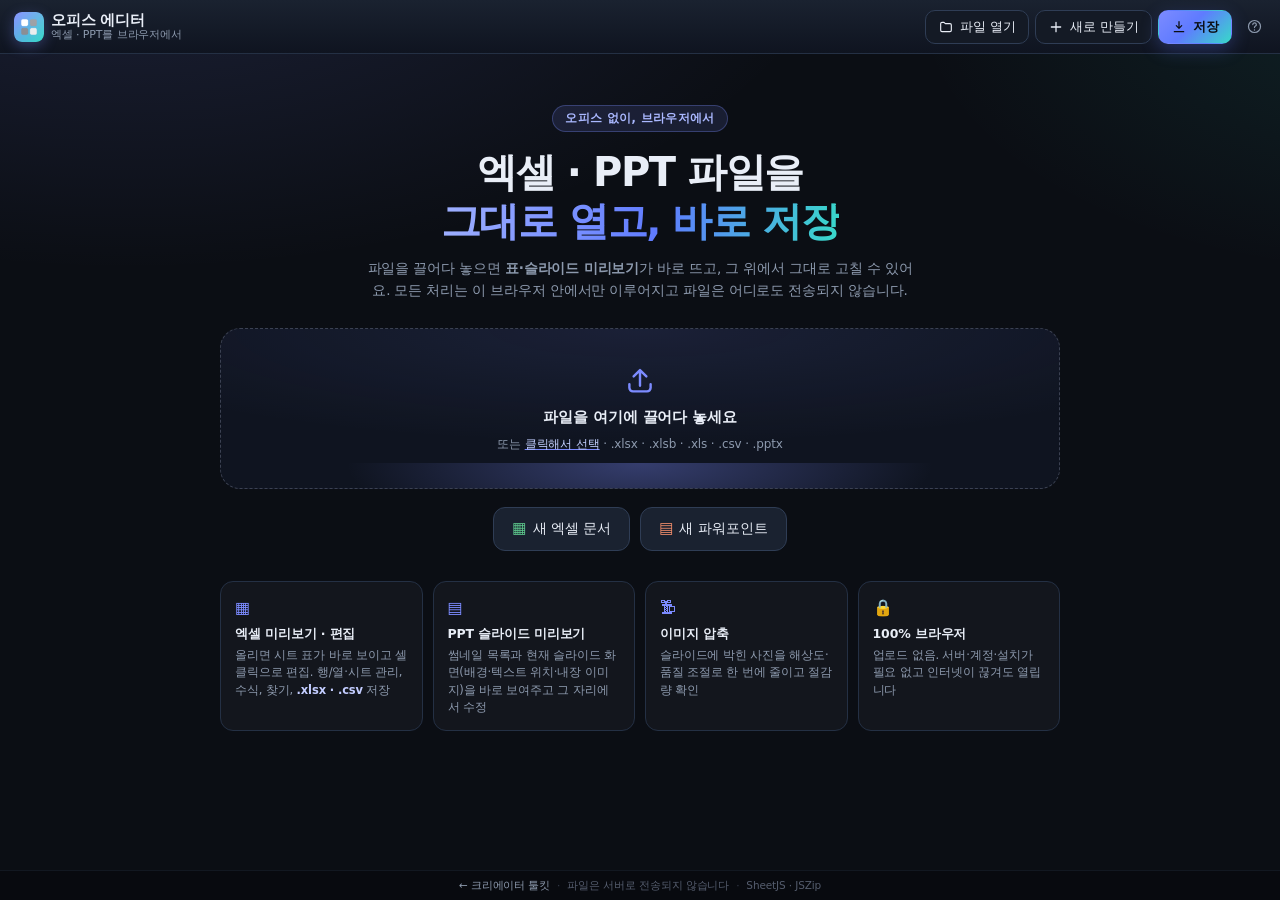
==== commit b8003c37: "미리보기 강화 — 엑셀 표 자동 폭·머리글 강조·미리보기 바, PPT 슬라이드 미리보기 바·캡션" ====
--- a/office.html
+++ b/office.html
@@ -72,7 +72,7 @@
   <div class="hero">
     <span class="hero-badge">오피스 없이, 브라우저에서</span>
     <h1>엑셀 · PPT 파일을<br><span class="accent">그대로 열고, 바로 저장</span></h1>
-    <p class="hero-sub">파일을 끌어다 놓으면 편집기가 열립니다. 모든 처리는 이 브라우저 안에서만 이루어지고 파일은 어디로도 전송되지 않습니다.</p>
+    <p class="hero-sub">파일을 끌어다 놓으면 <b>표·슬라이드 미리보기</b>가 바로 뜨고, 그 위에서 그대로 고칠 수 있어요. 모든 처리는 이 브라우저 안에서만 이루어지고 파일은 어디로도 전송되지 않습니다.</p>
 
     <div class="dropzone" id="dropzone" tabindex="0" role="button" aria-label="파일 끌어다 놓기 또는 클릭해서 열기">
       <div class="dz-glow"></div>
@@ -92,13 +92,13 @@
     <div class="feature-grid">
       <div class="feature">
         <div class="f-ico">▦</div>
-        <h3>엑셀 편집</h3>
-        <p>셀 편집·수식, 행/열 추가·삭제, 시트 전환·이름 변경, 찾기, <b>.xlsx · .csv</b> 저장</p>
+        <h3>엑셀 미리보기 · 편집</h3>
+        <p>올리면 시트 표가 바로 보이고 셀 클릭으로 편집. 행/열·시트 관리, 수식, 찾기, <b>.xlsx · .csv</b> 저장</p>
       </div>
       <div class="feature">
         <div class="f-ico">▤</div>
-        <h3>PPT 슬라이드</h3>
-        <p>썸네일·캔버스 미리보기에서 텍스트 상자를 골라 수정, 순서·복제·삭제</p>
+        <h3>PPT 슬라이드 미리보기</h3>
+        <p>썸네일 목록과 현재 슬라이드 화면(배경·텍스트 위치·내장 이미지)을 바로 보여주고 그 자리에서 수정</p>
       </div>
       <div class="feature">
         <div class="f-ico">🗜</div>
@@ -147,6 +147,13 @@
     </div>
     <div class="tb-spacer"></div>
     <div class="tb-group tb-right"><span class="tb-label" id="xDim">0행 × 0열</span></div>
+  </div>
+
+  <div class="preview-bar" id="xPreview" hidden>
+    <span class="pv-badge">미리보기</span>
+    <span class="pv-name" id="pvNameX"></span>
+    <span class="pv-meta" id="pvMetaX"></span>
+    <span class="pv-hint">셀을 클릭하면 바로 편집 · 더블클릭하면 입력</span>
   </div>
 
   <div class="findbar" id="findbar" hidden>
@@ -219,14 +226,25 @@
     </div>
   </div>
 
+  <div class="preview-bar" id="pPreview" hidden>
+    <span class="pv-badge">미리보기</span>
+    <span class="pv-name" id="pvNameP"></span>
+    <span class="pv-meta" id="pvMetaP"></span>
+    <span class="pv-hint">텍스트를 클릭하면 오른쪽에서 편집 · 더블클릭은 바로 수정</span>
+  </div>
+
   <div class="ppt-body">
-    <aside class="thumbs" id="thumbs" aria-label="슬라이드 목록"></aside>
+    <aside class="thumbs" aria-label="슬라이드 목록">
+      <div class="thumbs-head">슬라이드</div>
+      <div class="thumbs-list" id="thumbs"></div>
+    </aside>
     <div class="stage" id="stage">
       <div class="stage-scroll" id="stageScroll">
         <div class="canvas-hold" id="canvasHold">
           <div class="slide-canvas" id="slideCanvas"></div>
           <input id="inlineEditor" class="inline-editor" hidden autocomplete="off">
         </div>
+        <div class="stage-cap" id="stageCap">슬라이드를 클릭해 텍스트를 고르세요</div>
       </div>
     </div>
     <aside class="inspector" id="inspector">
--- a/css/office.css
+++ b/css/office.css
@@ -495,3 +495,37 @@
 @media (max-width:560px){
   .brand-text b{font-size:13px;}
 }
+
+/* ── 파일 미리보기 바 ───────────────────────────────── */
+.preview-bar{
+  flex:0 0 auto;display:flex;align-items:center;gap:8px;padding:6px 12px;
+  background:linear-gradient(90deg,rgba(124,139,255,.14),rgba(56,217,201,.08) 60%,transparent);
+  border-bottom:1px solid var(--line);font-size:11.5px;min-height:32px;overflow:hidden;
+}
+.pv-badge{
+  flex:0 0 auto;font-size:10px;font-weight:800;letter-spacing:.04em;color:#dbe1ff;
+  background:rgba(124,139,255,.24);border:1px solid rgba(124,139,255,.5);border-radius:999px;padding:2px 8px;
+}
+.pv-name{font-weight:700;color:#eef1fa;white-space:nowrap;overflow:hidden;text-overflow:ellipsis;max-width:34vw;}
+.pv-meta{color:var(--muted);white-space:nowrap;overflow:hidden;text-overflow:ellipsis;}
+.pv-hint{margin-left:auto;color:var(--muted-2);white-space:nowrap;font-size:11px;padding-left:10px;}
+
+/* ── PPT 썸네일 헤더 / 캔버스 캡션 ───────────────────── */
+.thumbs{display:flex;flex-direction:column;}
+.thumbs-head{
+  position:sticky;top:0;z-index:3;flex:0 0 auto;padding:2px 4px 8px;font-size:10.5px;font-weight:700;
+  letter-spacing:.05em;color:var(--muted-2);background:linear-gradient(180deg,var(--bg-2) 70%,transparent);
+}
+.thumbs-list{display:flex;flex-direction:column;gap:8px;flex:1 1 auto;min-height:0;overflow-y:auto;padding-bottom:30px;margin:0 -2px;}
+.stage-cap{
+  flex:0 0 auto;margin-top:12px;font-size:11px;color:var(--muted-2);text-align:center;
+  background:rgba(20,26,37,.7);border:1px solid var(--line);border-radius:999px;padding:4px 12px;
+}
+@media (max-width:820px){
+  .pv-hint{display:none;}
+  .thumbs{flex-direction:row;overflow:hidden;}
+  .thumbs-head{display:none;}
+  .thumbs-list{flex-direction:row;overflow-x:auto;overflow-y:hidden;}
+  .stage-cap{margin-top:8px;}
+}
+@media (min-width:821px){ .thumbs{overflow:hidden;} }
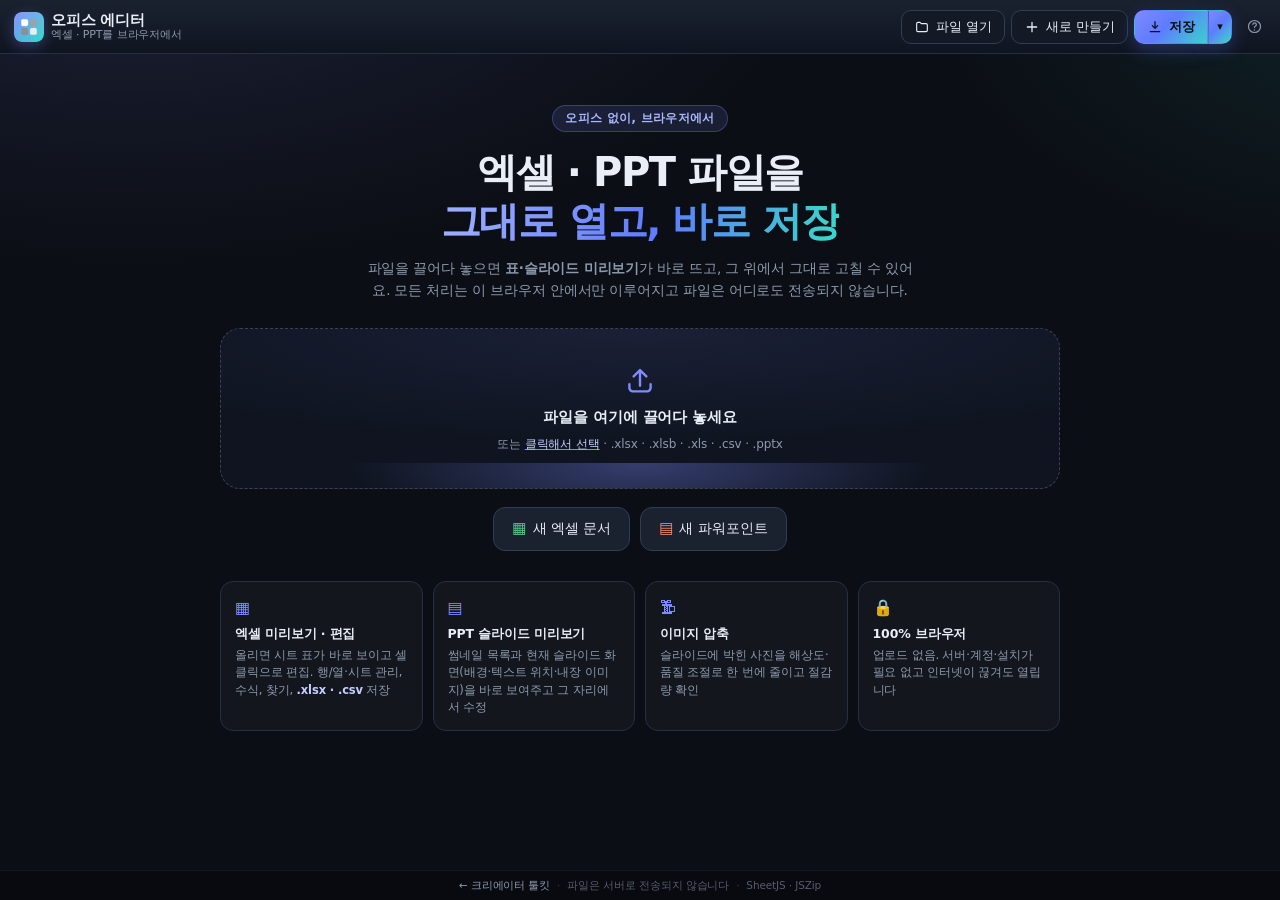
==== commit 0a3042b8: "수식 셀 복원(캐시값 없는 xlsx), 저장 버튼 즉시 저장 + 형식 메뉴 분리" ====
--- a/office.html
+++ b/office.html
@@ -50,11 +50,12 @@
         <button data-new="pptx"><span class="menu-ico">▤</span> 새 파워포인트 <em>.pptx</em></button>
       </div>
     </div>
-    <div class="menu-wrap">
+    <div class="menu-wrap save-wrap">
       <button class="btn primary" id="btnSave" title="저장 (Ctrl+S)">
         <svg viewBox="0 0 24 24" class="i"><path d="M12 4v10m0 0 4-4m-4 4-4-4M5 19h14" fill="none" stroke="currentColor" stroke-width="1.9" stroke-linecap="round" stroke-linejoin="round"/></svg>
         <span class="btn-label">저장</span>
       </button>
+      <button class="btn primary caret" id="btnSaveMore" aria-label="저장 형식 선택" aria-haspopup="true" title="저장 형식 선택">▾</button>
       <div class="menu menu-right" id="saveMenu" hidden>
         <button data-save="xlsx">엑셀(.xlsx)로 저장</button>
         <button data-save="csv">CSV(.csv)로 저장 <em>현재 시트</em></button>
--- a/css/office.css
+++ b/css/office.css
@@ -529,3 +529,10 @@
   .stage-cap{margin-top:8px;}
 }
 @media (min-width:821px){ .thumbs{overflow:hidden;} }
+
+/* 저장 버튼 + 형식 메뉴 */
+.save-wrap{display:flex;align-items:stretch;}
+.save-wrap #btnSave{border-radius:10px 0 0 10px;}
+.save-wrap .btn.caret{
+  border-radius:0 10px 10px 0;padding:0 7px;border-left:1px solid rgba(11,14,20,.28);font-size:11px;min-width:24px;
+}
